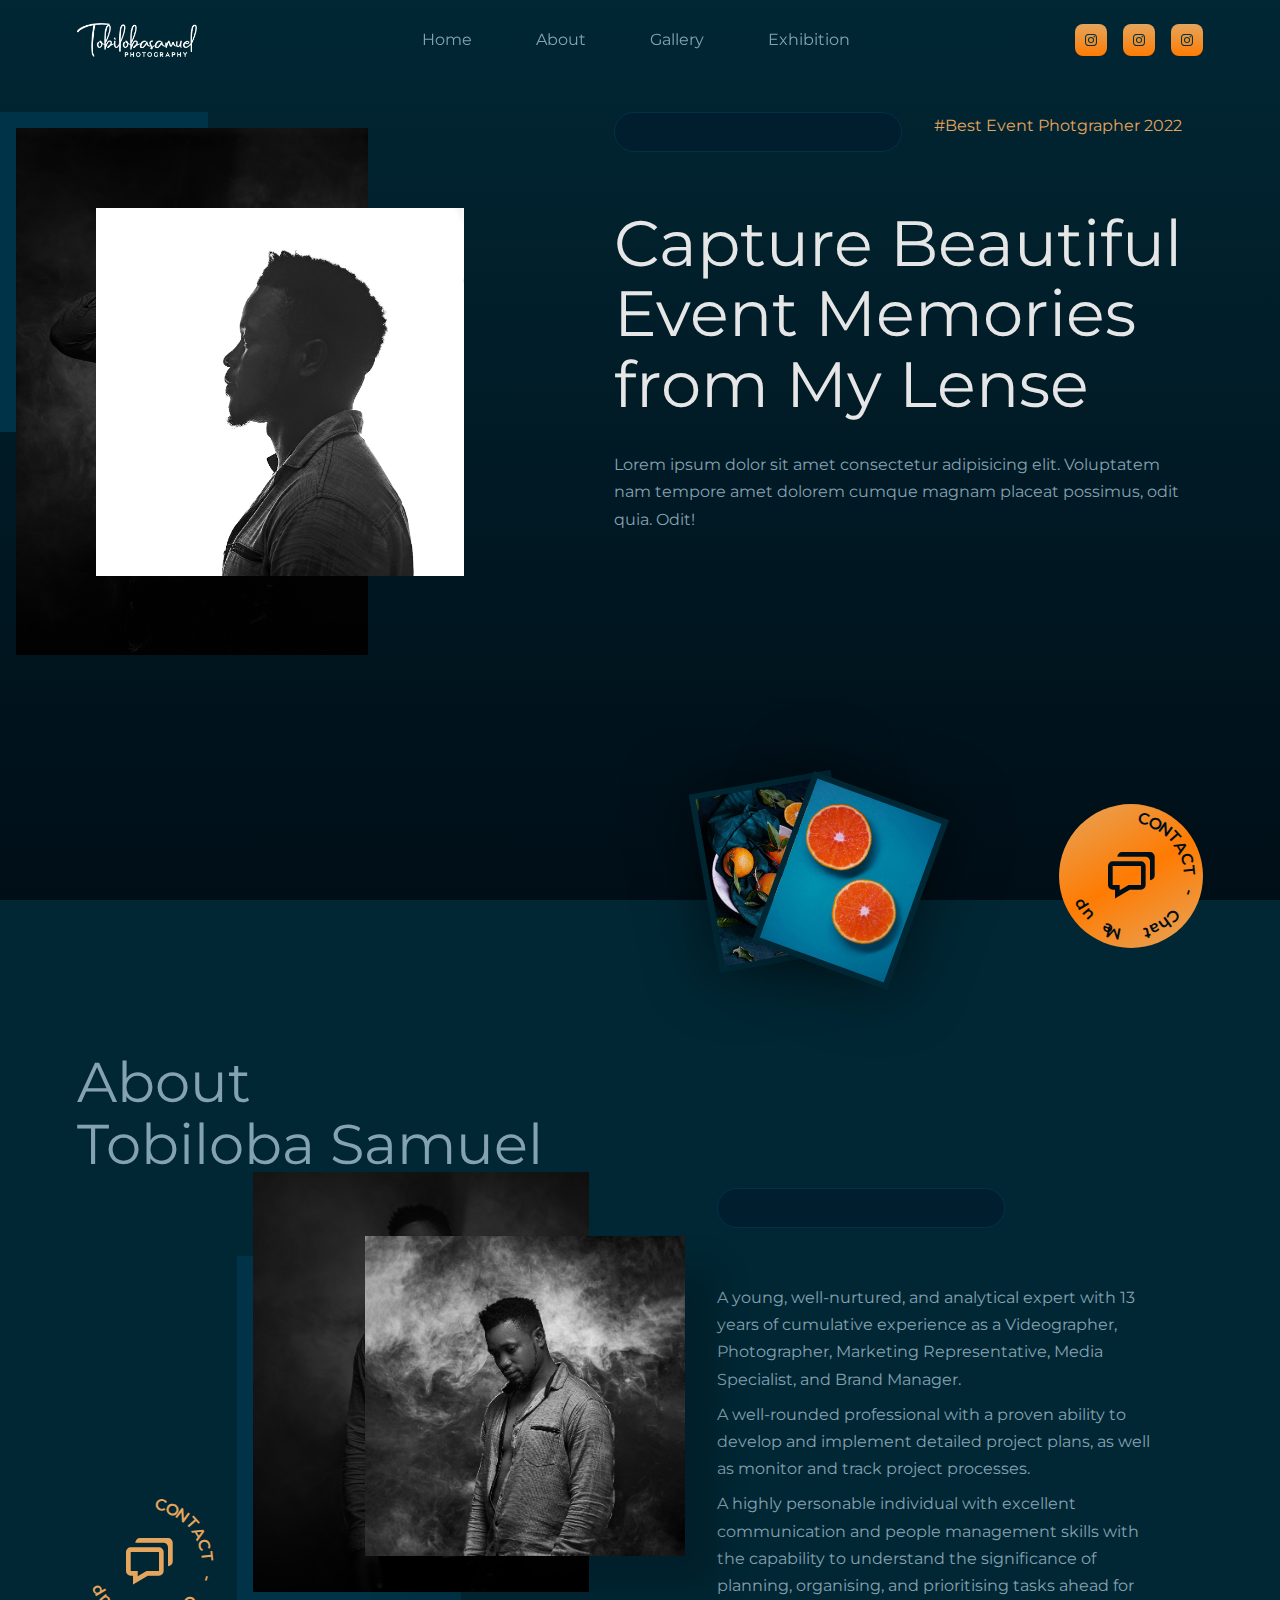
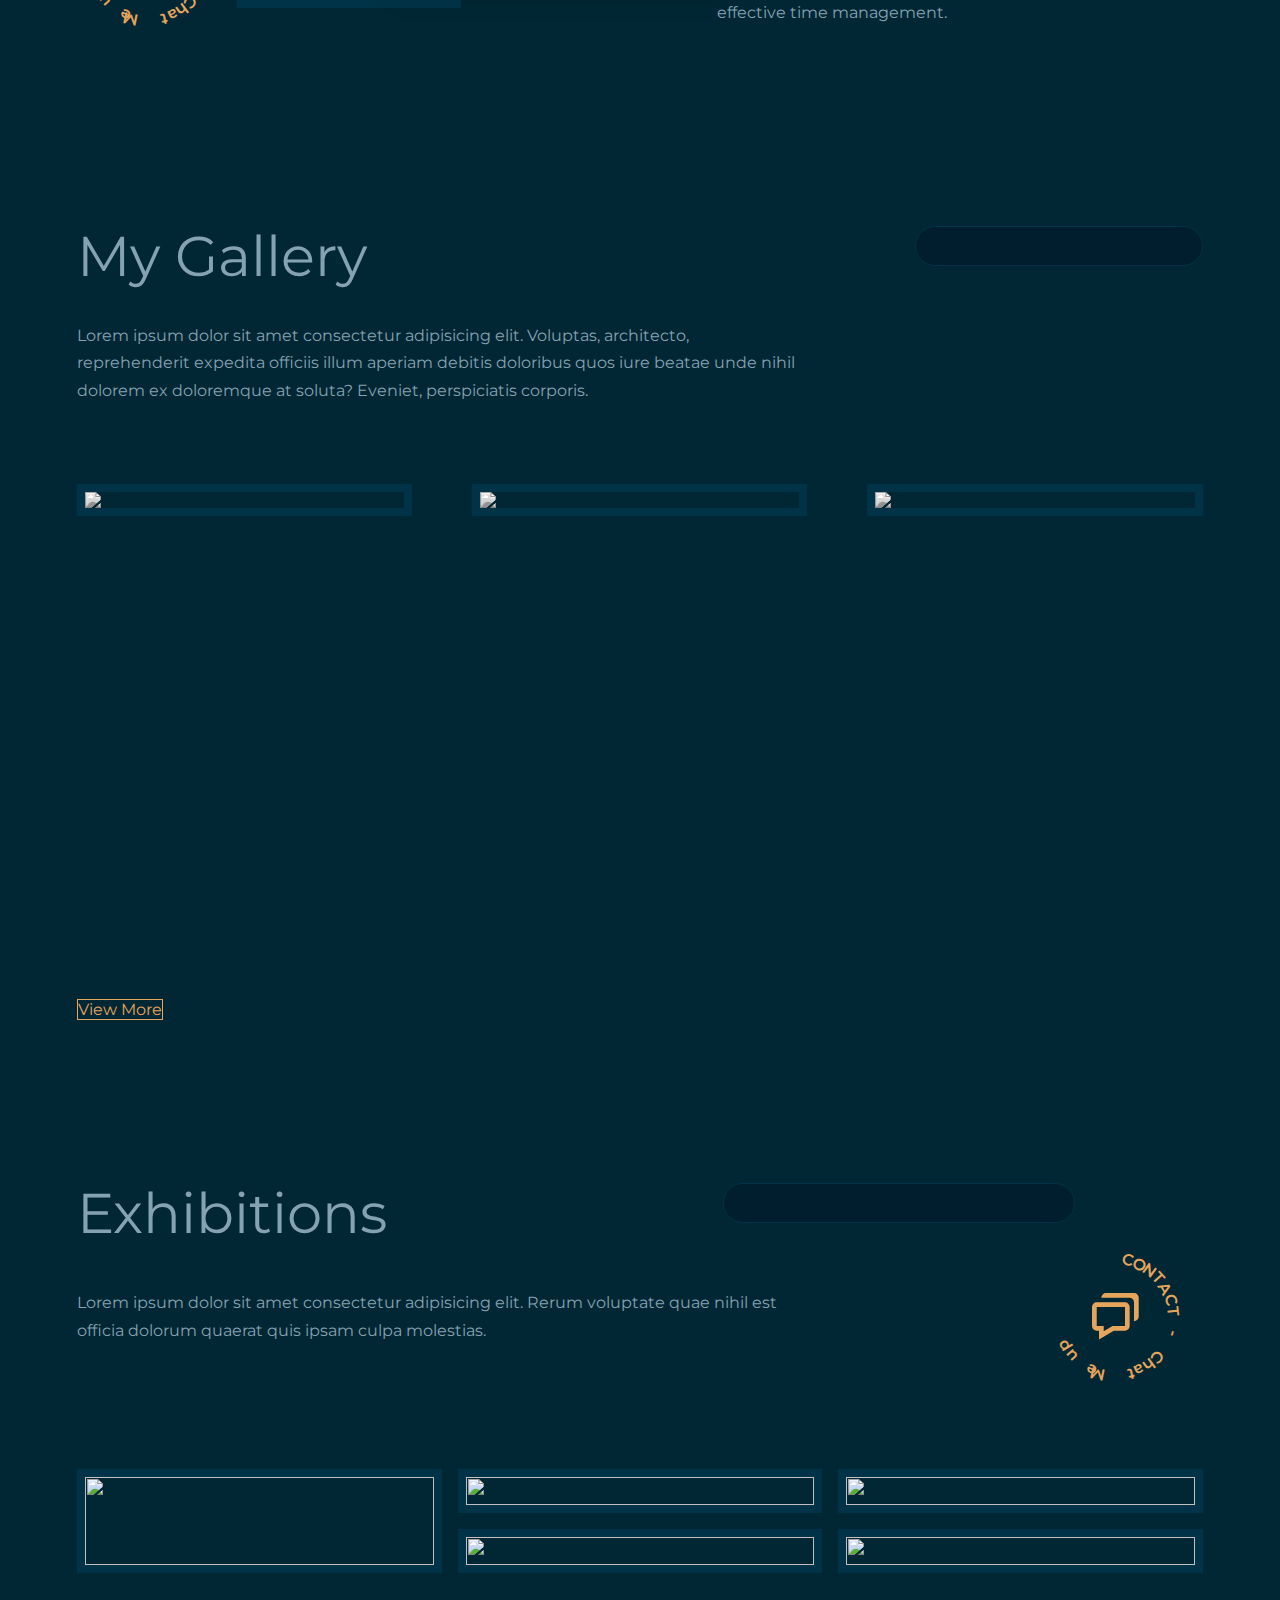
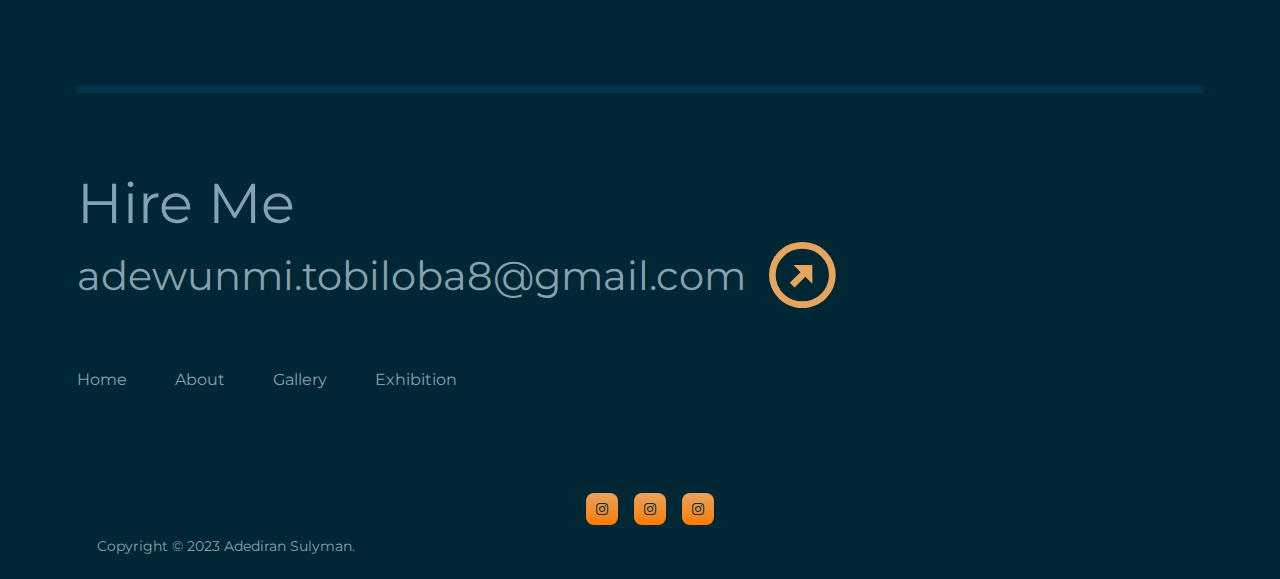
==== index.html @ f424469f "Add files via upload" ====
<!DOCTYPE html>
<html lang="en">

<head>
    <meta charset="UTF-8">
    <meta http-equiv="X-UA-Compatible" content="IE=edge">
    <meta name="viewport" content="width=device-width, initial-scale=1.0">
    <title>TSP</title>
    <!-- link to boxicon -->
    <link href='https://unpkg.com/boxicons@2.1.4/css/boxicons.min.css' rel='stylesheet'>
    <!-- link to SwiperJS  -->
    <link rel="stylesheet" href="https://cdn.jsdelivr.net/npm/swiper@9/swiper-bundle.min.css" />

    <!-- link to Bootstrap -->
    <link href="https://cdn.jsdelivr.net/npm/bootstrap@5.0.2/dist/css/bootstrap.min.css" rel="stylesheet"
        integrity="sha384-EVSTQN3/azprG1Anm3QDgpJLIm9Nao0Yz1ztcQTwFspd3yD65VohhpuuCOmLASjC" crossorigin="anonymous">
    <!-- Link to css -->
    <link rel="stylesheet" href="style.css">
</head>

<body>

    <!-- NAVBAR -->
    <nav>
        <div class="container nav_container">
            <a href="index.html" class="nav_logo"><img src="Images/tsp logo .png" alt="nav_logo"></a>
            <ul class="nav_links">
                <li><a href="#">Home</a></li>
                <li><a href="#about">About</a></li>
                <li><a href="#gallery">Gallery</a></li>
                <li><a href="#exhibition">Exhibition</a></li>
            </ul>
            <ul class="nav_icons">
                <li><a href="https://instagram.com/tobilobasamuel?igshid=YmMyMTA2M2Y=" target="_blank"><i
                            class='bx bxl-instagram'></i></a></li>
                <li><a href="" target="_blank"><i class='bx bxl-instagram'></i></a></li>
                <li><a href="" target="_blank"><i class='bx bxl-instagram'></i></a></li>

            </ul>
            <button class="nav__toggle-btn" id="navToggleOpen"><i class='bx bx-down-arrow-alt'></i></button>
            <button class="nav__toggle-btn" id="navToggleClose"><i class='bx bx-up-arrow-alt'></i></button>
        </div>
    </nav>
    <!-- ================================== END OF NAVBAR======================================== -->

    <!-- Header -->
    <header>
        <div class="container header__container">
            <div class="left">
                <div class="header_img-bg"></div>
                <div class="header_img-lg">
                    <img src="Images/img15.jpg" alt="header img">
                </div>
                <div class="header_img-sm">
                    <img src="Images/img17.jpg" alt="">
                </div>
            </div>
            <div class="right">
                <div class="header_head">
                    <div class="empty header_empty"></div>
                    <a class="header_tag">#Best Event Photgrapher 2022</a>
                </div>
                <h1>Capture Beautiful Event Memories from My Lense</h1>
                <p>
                    Lorem ipsum dolor sit amet consectetur adipisicing elit. Voluptatem nam tempore amet dolorem cumque
                    magnam placeat possimus, odit quia. Odit!
                </p>
                <a href="#" class="header_btn-md">Hire ME</a>

            </div>
        </div>
    </header>
    <div class="header_frames">

        <div class="hearder_frame">
            <img src="./Images/frame1.jpg" alt="Header Frame 1">
        </div>
        <div class="hearder_frame">
            <img src="./Images/frame2.jpg" alt="Header Frame 2">
        </div>
    </div>
    <a href="mailto:adewunmi.tobiloba8@gmail.com" class="contact_btn header_btn">
        <i class='bx bx-chat'></i>
        <p> CONTACT - Chat Me up </p>
    </a>

    <!-- ================================== END OF Header ======================================== -->
    <main>
        <!--    About Section -->

        <section id="about">
            <div class="container about_container">
                <h2 class="about_title">About <br>Tobiloba Samuel</h2>
                <a href="mailto:adewunmi.tobiloba8@gmail.com" class="contact_btn about_btn">
                    <i class='bx bx-chat'></i>
                    <p> CONTACT - Chat Me up </p>
                </a>
                <div class="about_left">
                    <div class="about_image">
                        <div class="about_img-bg"></div>
                        <div class="about_img-lg">
                            <img src="Images/img16.jpg" alt="about Tobiloba">
                        </div>
                        <div class="about_img-sm">
                            <img src="Images/img14.jpg" alt="about Tobiloba">
                        </div>
                    </div>
                </div>
                <div class="about_right">
                    <div class="empty about_empty"></div>
                    <p>
                        A young, well-nurtured, and analytical expert with 13 years of cumulative experience as a
                        Videographer, Photographer, Marketing Representative, Media Specialist, and Brand Manager.
                    </p>
                    <p>
                        A well-rounded professional with a proven ability to develop and implement detailed project
                        plans, as well as monitor and track project processes.
                    </p>
                    <p>
                        A highly personable individual with excellent communication and people management skills with
                        the capability to understand the significance of planning, organising, and prioritising tasks
                        ahead for effective time management.
                    </p>
                </div>
            </div>
        </section>
        <!-- ================================== END OF ABOUT SECTION ======================================== -->

        <section id="gallery">
            <div class="container gallery_container swiper mySwiper">
                <div class="gallery_head">
                    <h2 class="gallery_title">My Gallery</h2>
                    <div class="empty gallery_empty"></div>
                </div>
                <p>
                    Lorem ipsum dolor sit amet consectetur adipisicing elit. Voluptas, architecto, reprehenderit
                    expedita officiis illum aperiam debitis doloribus quos iure beatae unde nihil dolorem ex doloremque
                    at soluta? Eveniet, perspiciatis corporis.
                </p>

                <div class="swiper-wrapper">
                    <article class="swiper-slide">
                        <img src="Images/SLIDER-1.jpg">
                    </article>
                    <article class="swiper-slide">
                        <img src="Images/SLIDER-2.jpg">
                    </article>
                    <article class="swiper-slide">
                        <img src="Images/SLIDER-4.jpg">
                    </article>
                    <article class="swiper-slide">
                        <img src="Images/SLIDER-5.jpg">
                    </article>
                    <article class="swiper-slide">
                        <img src="Images/SLIDER-6.jpg">
                    </article>
                    <article class="swiper-slide">
                        <img src="Images/SLIDER-7.jpg">
                    </article>
                    <article class="swiper-slide">
                        <img src="Images/SLIDER-8.jpg">
                    </article>
                    <article class="swiper-slide">
                        <img src="Images/SLIDER-9.jpg">
                    </article>
                    <article class="swiper-slide">
                        <img src="Images/SLIDER-10.jpg">
                    </article>
                    <article class="swiper-slide">
                        <img src="Images/SLIDER-11.jpg">
                    </article>
                </div>
                <!-- <div class="swiper-pagination"></div> -->

                <div class="d-grid gap-2 gallery___up d-md-flex justify-content-end">
                    <a href="gallery.html" class=" gallery_btn " role="button">View More</a>
                </div>




            </div>



        </section>
        <!-- ================================== END OF Gallery SECTION ======================================== -->

        <section id="exhibition" class="exhibition">
            <div class="container exhibition_container">
                <h2 class="exhibition_title">Exhibitions</h2>
                <div class="empty exhibition_empty"></div>
                <div class="exhibitions_head">
                    <p>
                        Lorem ipsum dolor sit amet consectetur adipisicing elit. Rerum voluptate quae nihil est officia
                        dolorum quaerat quis ipsam culpa molestias.
                    </p>
                    <a href="mailto:adewunmi.tobiloba8@gmail.com" class="contact_btn exhibition_btn">
                        <i class='bx bx-chat'></i>
                        <p> CONTACT - Chat Me up </p>
                    </a>
                </div>
                <div class="exhibition_gallery">
                    <article class="item_1"><img src="./Images/ev1.jpg" alt=""></article>
                    <article class="item_2"><img src="./Images/ev6.jpg" alt=""></article>
                    <article class="item_3"><img src="./Images/ev2.jpg" alt=""></article>
                    <article class="item_4"><img src="./Images/ev4.jpg" alt=""></article>
                    <article class="item_5"><img src="./Images/ev5.jpg" alt=""></article>
                </div>
            </div>
        </section>
        <!-- ================================== END OF EXHIBITION SECTION ======================================== -->



    </main>
    <footer>
        <div class="container footer_container">
            <div class="hire_me">
                <h2 class="footer_title">Hire Me</h2>
            </div>
            <div class="footer_head">
                <h2 class="footer_title">adewunmi.tobiloba8@gmail.com</h2>
                <a href="mailto:adewunmi.tobiloba8@gmail.com" class=""><i
                        class='bx bx-right-top-arrow-circle footer_btn'></i></a>
            </div>
            <ul class="footer_links">
                <li><a href="#">Home</a></li>
                <li><a href="#about">About</a></li>
                <li><a href="#gallery">Gallery</a></li>
                <li><a href="#exhibition">Exhibition</a></li>
            </ul>
            <div class="footer text-center">
                <div class="FSI footer-icons" style="text-align: center;">
                    <a href="https://instagram.com/tobilobasamuel?igshid=YmMyMTA2M2Y=" target="_blank"><i
                            class='bx bxl-instagram'></i></a>
                    <a href="" target="_blank"><i class='bx bxl-instagram'></i></a>
                    <a href="" target="_blank"><i class='bx bxl-instagram'></i></a>
                </div>
                <p class="footer-copyright">Copyright © 2023 <a href="https://github.com/Irenitemi97"> Adediran Sulyman.</a></p>

            </div>

        </div>
    </footer>

    <!-- SWIPER JS -->
    <script src="https://cdn.jsdelivr.net/npm/swiper@9/swiper-bundle.min.js"></script>

    <!-- MAIN JS -->
    <script src="main.js"></script>
</body>

</html>
---- style.css ----
@import url('https://fonts.googleapis.com/css2?family=Montserrat:ital,wght@0,100;0,200;0,300;0,400;0,500;0,600;0,700;0,800;0,900;1,100;1,200;1,300;1,400;1,500;1,600;1,700;1,800;1,900&display=swap');

:root {

    /* 1st theme */
    --color-primary: #ff7b02;
    --color-primary-variant: #e5a55d;
    --color-bg-1: #000e17;
    --color-bg-2: #001e2d;
    --color-bg-3: #012734;
    --color-bg-4: #003347;
    --color-light: #85a2b2;
    --color-white: hsl(0, 0%, 90%);

    /*  2nd theme */
    /* --color-primary:#ff7b02; 
    --color-primary-variant:#e5a55d;
    --color-bg-1:#140021;
    --color-bg-2:#1e0032;
    --color-bg-3:#25003e;
    --color-bg-4:#36005a;
    --color-light:#d0b8e0;
    --color-white:hsl(0, 0%, 90%); */

    --container-width-lg: 88%;
    --container-width-md: 92%;

    --transition: all 400ms ease;
}

* {
    margin: 0;
    padding: 0;
    box-sizing: border-box;
    outline: 0;
    list-style: none;
    text-decoration: none;
    border: 0;
}

html {
    scroll-behavior: smooth;
}

body {
    font-family: 'Montserrat', sans-serif;
    background: var(--color-bg-3);
    color: var(--color-light);
    line-height: 1.7;
}

h1,
h2 {
    line-height: 1.1;
    font-weight: 400;
}

h1 {
    font-size: 4rem;
    color: var(--color-white);
}

h2 {
    font-size: 3.5rem;
}

a {
    color: var(--color-light);
    text-decoration: none;
    transition: var(--transition);
}

a:hover {
    color: var(--color-primary);
}

.container {
    width: var(--container-width-lg);
    margin: 0 auto;
    max-width: 2160px;
}

img {
    display: block;
    object-fit: cover;
    width: 100%;
}

/* ===============nav bar==================== */
nav {
    height: 5rem;
    width: 100vw;
    display: grid;
    place-items: center;
    position: fixed;
    top: 0;
    left: 0;
    z-index: 999;
}

.window-scroled {
    background: var(--color-bg-2);
    border: 0.2rem solid var(--color-bg-3);
    box-shadow: 0 1rem 1rem rgba(0, 0, 0, 0.3);
}

.nav_container {
    height: 100%;
    display: flex;
    justify-content: space-between;
    align-items: center;
}

/* for phones and tablets */
.nav__toggle-btn {
    display: none;
}

.nav_logo {
    width: 7.5rem;
}

.nav_links {
    display: flex;
    gap: 4rem;
}

.nav_icons {
    display: flex;
    gap: 1rem;
}

.nav_icons a {
    width: 2rem;
    height: 2rem;
    background-image: linear-gradient(var(--color-primary-variant), var(--color-primary));
    display: grid;
    border-radius: 0.5rem;
    color: var(--color-bg-4);
    place-items: center;
}

.nav_icons a:hover {
    box-shadow: 0 1rem 1rem rgba(0, 0, 0, 0.7);
}

/* =============== Header ==================== */

header {
    max-width: 100vw;
    height: 100vh;
    position: relative;
    top: 0;
    background: linear-gradient(var(--color-bg-3), var(--color-bg-1));
    overflow: hidden;
}

.header__container {
    display: grid;
    grid-template-columns: 43.5% 53.5%;
    gap: 3%;
    margin-top: 10rem;
    position: relative;
}

.header_img-bg {
    background: var(--color-bg-4);
    height: 22rem;
    width: 16rem;
    position: absolute;
}

.header_img-lg {
    width: 29rem;
    position: relative;
    top: 1rem;
    left: 1rem;
    filter: saturate(0) brightness(0.3);
    transition: var(--transition);
}

.header_img-sm {
    width: 28rem;
    height: 28rem;
    overflow: hidden;
    position: absolute;
    left: 6rem;
    top: 6rem;
    transition: var(--transition);
}

.left:hover .header_img-sm {
    opacity: 0;
}

.left:hover .header_img-lg {
    filter: saturate(1) brightness(1);
    border: 0.5rem solid var(--color-bg-4);
    top: 0;
    left: 0;
}

.header_head {
    display: flex;
    gap: 2rem;
    align-items: flex-start;
}

.empty {
    height: 2.5rem;
    width: 18rem;
    background: var(--color-bg-2);
    border-radius: calc(2.5rem / 1.5);
    margin-bottom: 3.5rem;
    box-sizing: inset 0 1rem 1rem rgba(0, 0, 0, 0.3);
    border: 1px solid var(--color-bg-4);
}

.header_tag {
    color: var(--color-primary-variant);
}

.right p {
    margin-top: 2rem;
    width: 85%;
}

/* for phones and tablets */
.header_btn-md {
    display: none;
}

.header_frames {
    position: absolute;
    top: 88vh;
    right: 44rem;
    transition: var(--transition);
}

.hearder_frame {
    width: 14rem;
    border: 0.4rem solid var(--color-bg-3);
    box-shadow: 0 0 4rem rgba(0, 0, 0, 0.5);
    position: absolute;
    transform: rotate(-10deg);
    transform-origin: bottom left;
    transition: var(--transition);
}

.hearder_frame:nth-child(2) {
    transform: rotate(20deg);
    top: -2rem;
    left: 2rem;
}

.header_frames:hover .hearder_frame {
    transform: rotate(0);
}

.header_frames:hover .hearder_frame:nth-child(2) {
    top: 0;
    left: 15rem;
}

/* general contact  */
.contact_btn {
    color: var(--color-bg-1);
    width: 10rem;
    height: 10rem;
    border-radius: 50%;
    display: grid;
    place-items: center;
    cursor: pointer;
    transition: var(--transition);
}

.header_btn {
    background: linear-gradient(-30deg, var(--color-primary-variant), var(--color-primary), var(--color-primary-variant));
    position: absolute;
    right: 6%;
    bottom: -3rem;
}

.header_btn:hover {
    box-shadow: 0 2rem 2rem rgba(0, 0, 0, 0.3);
    transform: translateY(-1rem);
    color: var(--color-bg-1);
}

.contact_btn i {
    font-size: 3.5rem;
    position: absolute;
}

.contact_btn p {
    font-size: 1rem;
    font-weight: 600;
    width: 10rem;
    height: 10rem;
    display: flex;
    justify-content: center;
    animation: spinText 30s linear infinite;
}

.contact_btn p span {
    position: absolute;
    transform-origin: 0.3rem 5rem;
}

@keyframes spinText {
    to {
        transform: rotate(360deg);
    }
}


/* =============== About ==================== */
#about {
    margin-top: 18rem;
}

.about_container {
    display: grid;
    grid-template-columns: 10rem 26rem auto;
    gap: 3rem;
    position: relative;
}

.about_title {
    position: absolute;
    top: -8.5rem;
    z-index: 1;
}

.about_btn {
    color: var(--color-primary-variant);
    align-self: end;
}

.about_btn:hover {
    transform: translateY(-1rem);
    color: var(--color-primary);
}

.about_image {
    position: relative;
}

.about_img-bg {
    width: 16rem;
    height: 24rem;
    position: absolute;
    bottom: 0;
    background: var(--color-bg-4);
}

.about_img-lg {
    position: relative;
    left: 1rem;
    bottom: 1rem;
    filter: saturate(0) brightness(0.3);
    transition: 500ms ease;
}

.about_img-sm {
    position: absolute;
    top: 3rem;
    left: 8rem;
    height: 22rem;
    width: 22rem;
    overflow: hidden;
    box-shadow: 2rem 2rem 2rem rgba(0, 0, 0, 0.2);
    transition: 500ms ease;
}

.about_image:hover .about_img-sm {
    opacity: 0;
}

.about_image:hover .about_img-lg {
    filter: saturate(1) brightness(1);
    box-shadow: 0 3rem 3rem rgba(0, 0, 0, 0.2);
    border: 0.5rem solid var(--color-bg-4);
    left: 0;
    bottom: 0;
}

.about_right {
    margin-left: 5rem;
}

.about_right p {
    margin: 0 2.5rem 0.5rem 0;
}

/* =============== Gallery ==================== */
#gallery {
    margin-top: 12rem;
}

.gallery_head {
    display: flex;
    justify-content: space-between;
}

.gallery_container p {
    width: 45rem;
}

.gallery_btn {
    transition: var(--transition);
    border: 0.1rem solid var(--color-primary-variant);
    /* padding: 5px; */
    color: var(--color-primary-variant);
    cursor: pointer;
}

.gallery___up {
    margin-top: -4rem;
}

.gallery_btn:hover {
    color: var(--color-primary);
    border: 0.1rem solid var(--color-primary);
    padding: 7px;
}


.swiper-wrapper {
    margin-top: 5rem;
    height: 37rem;
    padding-bottom: 5rem;
}

.swiper-slide {
    border: 0.5rem solid var(--color-bg-4);
    height: fit-content;
    max-height: 36rem;
    overflow: hidden;
    transition: var(--transition);
}

.swiper-slide:hover {
    box-shadow: 0 3rem 3rem rgba(0, 0, 0, 0.4);
}

.swiper-slide img {
    filter: saturate(0);
    transition: var(--transition);
}

.swiper-slide img:hover {
    filter: saturate(1);
}

.swiper-pagination-bullet {
    background: var(--color-primary);
}

/* =============== EXHIBITION ==================== */
.exhibition {
    margin-top: 10rem;
}

.exhibition_container {
    position: relative;
}

.exhibition_empty {
    width: 26rem;
    position: absolute;
    right: 14rem;
    top: 0;
}

.exhibitions_head {
    display: grid;
    grid-template-columns: auto 10rem;
    justify-content: space-between;
    align-items: center;
}

.exhibitions_head>p {
    width: 45rem;
}

.exhibition_btn {
    color: var(--color-primary-variant);
}

.exhibition_btn:hover {
    transform: translateY(-1rem);
}

.exhibition_gallery {
    display: grid;
    grid-template-columns: auto auto auto;
    margin-top: 5rem;
    gap: 1rem;
}

.item_1 {
    grid-row-start: 1;
    grid-row-end: 3;
}

.exhibition_gallery article {
    border: 0.5rem solid var(--color-bg-4);
    transition: var(--transition);
}

.exhibition_gallery article img {
    height: 100%;
    transition: var(--transition);
}

.exhibition_gallery article img:hover {
    -ms-transform: scale(1.5);
    /* IE 9 */
    -webkit-transform: scale(1.5);
    /* Safari 3-8 */
    transform: scale(1.5);
}

/* =============== FOOTER ==================== */
footer {
    margin-top: 7rem;
}

.footer_container {
    border-top: 0.5rem solid var(--color-bg-4);
    padding-top: 5rem;
}

.footer_head {
    display: flex;
    align-items: center;
    gap: 1rem;
}

.footer_btn {
    font-size: 5rem;
    color: var(--color-primary-variant);
    transition: var(--transition);
}

.footer_btn:hover {
    transform: translateY(-1rem);
    color: var(--color-primary);
}

.footer_links {
    margin: 3rem 0 5rem;
    display: flex;
    align-items: center;
    gap: 3rem;
}

.footer {
    padding: 20px;
}


footer .footer_container .FSI {
    display: flex;
    gap: 1rem;
    text-align: center;
    margin-left: 45%;
    margin-bottom: 10px;
}

footer .footer_container .FSI a .bx {
    width: 2rem;
    height: 2rem;
    background-image: linear-gradient(var(--color-primary-variant), var(--color-primary));
    display: grid;
    border-radius: 0.5rem;
    color: var(--color-bg-4);
    place-items: center;
}

footer .footer_container .FSI a .bx:hover {
    transform: translateY(-1rem);
    color: var(--color-bg-4);
}

.footer-copyright {
    font-size: 14px;
}


/* for gallery page */
.image_gallery {
    display: grid;
    grid-template-columns: 1fr 1fr 1fr 1fr;
    gap: 0.5rem;
    margin-top: 1rem;
}

.image_gallery img {
    width: 100%;
    height: 100%;
    border-radius: 0.5rem;
    transition: var(--transition);
}

.image_gallery img:hover {
    transform: scale(0.8);
    box-shadow: 0 3rem 3rem rgba(0, 0, 0, 0.7);
}

.full_img {
    width: 100%;
    height: 100%;
    background: var(--color-bg-2);
    position: fixed;
    top: 0;
    left: 0;
    display: none;
    align-items: center;
    justify-content: center;
    z-index: 1000;
}

.full_img img {
    width: 90%;
    max-width: 500px;
    height: fit-content;
}

.full_img span {
    position: absolute;
    top: 5%;
    right: 5%;
    font-size: 30px;
    color: var(--color-white);
    cursor: pointer;
}





/*        responsiveness for landing page      */
@media screen and (max-width: 1286px) {

    .header__container {
        grid-template-columns: 24% 52%;
        gap: 24%;
        margin-top: 7rem;
        min-width: fit-content;
    }

    .header_img-bg {
        height: 20rem;
        width: 13rem;
    }

    .header_img-lg {
        width: 22rem;
    }

    .header_img-sm {
        width: 23rem;
        height: 23rem;
    }

    .header_frames {
        right: 35rem;
    }

    
    .hearder_frame {
        width: 9rem;
    }

    .header_frames:hover .hearder_frame:nth-child(2) {
        top: 0;
        left: 12rem;
    }

    .header_btn {
        position: absolute;
        right: 6%;
        bottom: -3rem;
    }

    
    .contact_btn {
        width: 9rem;
        height: 9rem;
    }

    .contact_btn p {
        width: 9rem;
        height: 9rem;
    }

    .contact_btn p span {
        transform-origin: 0.3rem 4.5rem;
    }


    .about_container {
        grid-template-columns: 6rem 21rem auto;
        gap: 4rem;
    }

    .about_img-bg {
        width: 14rem;
        height: 22rem;
    }

    .about_img-sm {
        height: 20rem;
        width: 20rem;
    }


    .gallery___up {
        margin-top: -10rem;
    }

    .exhibition_empty {
        width: 22rem;
        position: absolute;
        right: 8rem;
        top: 0;
    }

    
    .footer_head h2 {
        font-size: 2.5rem;
    }

   
}



@media screen and (max-width: 1024px) {
    .container {
        width: var(--container-width-md);
        position: relative;
    }

    h1 {
        font-size: 2rem;
        line-height: 1.3;
    }

    h2 {
        font-size: 2rem;
    }

    .nav_icons {
        display: none;
    }

    .nav_links {
        position: absolute;
        top: 100%;
        right: 0;
        flex-direction: column;
        gap: 0;
        display: none;
    }

    .nav_links li {
        height: 5rem;
        box-shadow: -3rem 3rem 3rem rgba(0, 0, 0, 0.7);
    }

    .nav_links li a {
        background: var(--color-bg-4);
        height: 100%;
        width: 100%;
        display: flex;
        align-items: center;
        padding: 1rem 5rem 1rem 3rem;
        border-top: 1px solid var(--color-bg-2);
    }

    .nav__toggle-btn {
        display: inline-block;
        font-size: 2rem;
        background: transparent;
        cursor: pointer;
        color: var(--color-white);
    }

    #navToggleClose {
        display: none;
    }

    header {
        height: fit-content;
        padding: 14rem 0 12rem;
        display: grid;
        place-items: center;
    }

    .header_img-bg,
    .header_img-sm {
        display: none;
    }

    .header__container {
        grid-template-columns: 40% 54%;
        gap: 6%;
        margin: 0;
        margin-top: 3rem;
    }

    .header_img-lg {
        filter: saturate(1) brightness(1);
        border: 1rem solid var(--color-bg-2);
        width: 100%;
        top: 0;
        left: 0;
        overflow: hidden;
        border-radius: 15rem 15rem 0 0;
    }

    .empty {
        display: none;
    }

    .right p {
        width: 100%;
        margin-top: 1rem;
    }

    .header_frames,
    .contact_btn {
        display: none;

    }

    .header_btn-md {
        background: linear-gradient(135deg, var(--color-primary-variant), var(--color-primary));
        color: var(--color-bg-1);
        margin-top: 2rem;
        display: inline-block;
        padding: 0.6rem 1.6rem;
        font-weight: 600;
        border-radius: 0.3rem;
    }

    .header_btn-md:hover {
        color: var(--color-bg-1);
    }

    .about_container {
        grid-template-columns: 40% 56%;
        gap: 4%;
    }

    .about_img-bg,
    .about_img-sm {
        display: none;
    }

    .about_img-lg {
        left: 0;
        top: 0;
        filter: saturate(1) brightness(1);
    }

    .about_image:hover .about_img-lg {
        border: none;
    }

    .about_right {
        margin: 0;
    }

    .about_right p {
        margin-bottom: 1rem;
    }

    #gallery {
        margin-top: 8rem;
    }

    .gallery_container p {
        width: 100%;
        margin-top: 2rem;
    }

    .swiper-wrapper {
        margin-top: 4rem;
        height: fit-content;

    }

    .gallery___up {
        margin-top: -3rem;
    }

    .exhibitions_head>p {
        width: 100%;
        margin-top: 2rem;
    }

    .exhibition_gallery {
        margin-top: 3rem;
        gap: 0.5rem;
    }

    .exhibition_gallery article {
        border: none;
    }

    footer .footer_container .FSI {
        margin-left: 40%;
    }



}

@media screen and (max-width: 600px) {

    h1,
    h2 {
        font-size: 1.5rem;
        line-height: 1.3;
        color: var(--color-white);
    }

    header {
        padding: 0;
        padding-bottom: 6rem;
    }

    .header__container {
        grid-template-columns: 1fr;
        gap: 1rem;
        text-align: center;
    }

    .header_img-lg {
        width: 80%;
        height: 20rem;
        margin: 0 auto;
        margin-top: 7rem;
        overflow: hidden;
        border-radius: 15rem 15rem 0 0;
    }

    .header_head {
        justify-content: center;
    }

    .right {
        margin-top: 1rem;
    }

    .header_tag {
        margin-top: 1rem;
    }

    #about {
        margin-top: 10rem;
    }

    .about_container {
        grid-template-columns: 1fr;
        gap: 2rem;
    }

    .about_right p {
        width: 100%;
    }

    .swiper-slide {
        border: 0;
    }

    #gallery {
        margin-top: 6rem;
    }

    .gallery_container p {
        margin-top: 1rem;
    }


    .swiper-wrapper {
        margin-top: 3rem;
    }

    .exhibition {
        margin-top: 6rem;
    }

    .exhibitions_head {
        grid-template-columns: 1fr;
    }

    .exhibitions_head>p {
        margin-top: 1rem;
    }

    .exhibition_gallery {
        display: block;
    }

    .exhibition_gallery article {
        width: 100%;
        height: fit-content;
        margin-bottom: 1rem;
    }

    .hire_me,
    .footer_head {
        flex-direction: column;
    }

    .hire_me h2 {
        font-size: 1.2rem;
    }

    .footer_head h2 {
        font-size: 0.9rem;
        font-weight: 500;
    }

    .footer_links {
        flex-direction: column;
        gap: 2rem;
        margin-top: 5rem;
    }

    footer .footer_container .FSI {
        margin-left: 30%;
    }
}
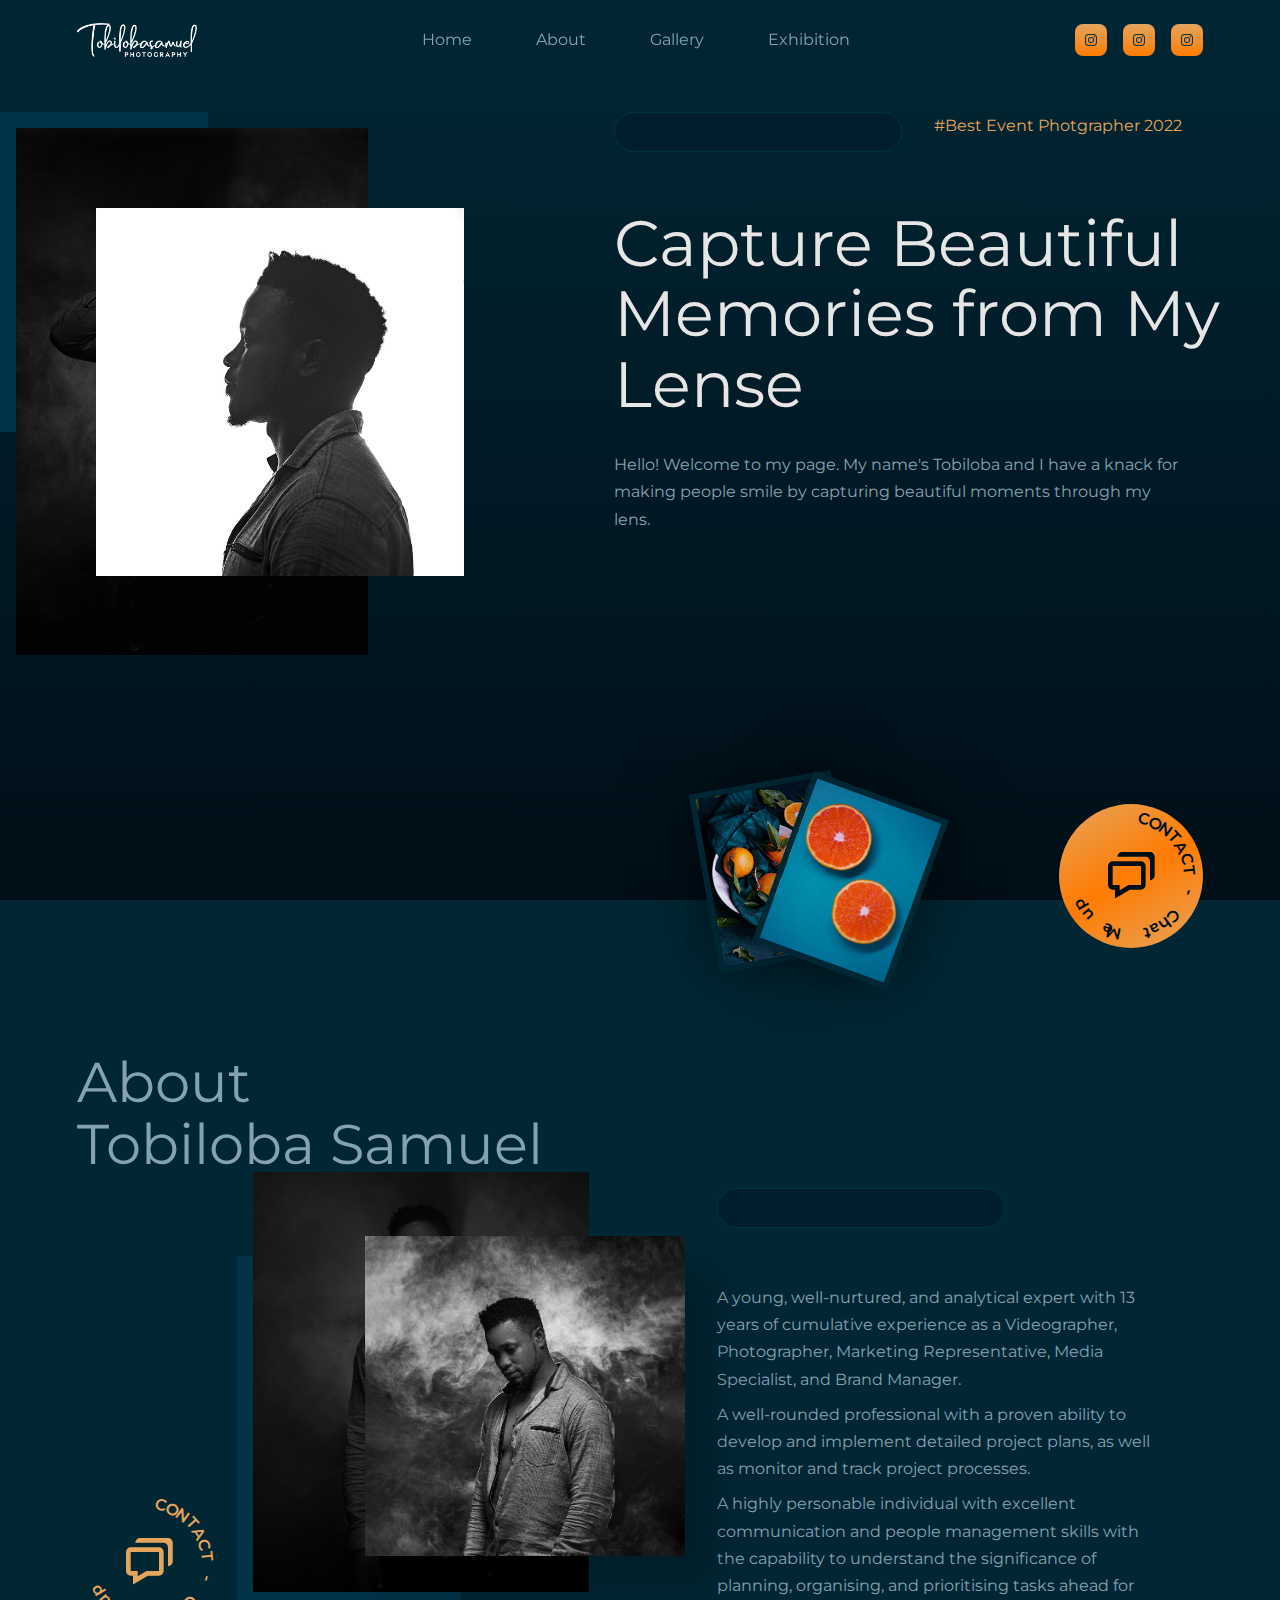
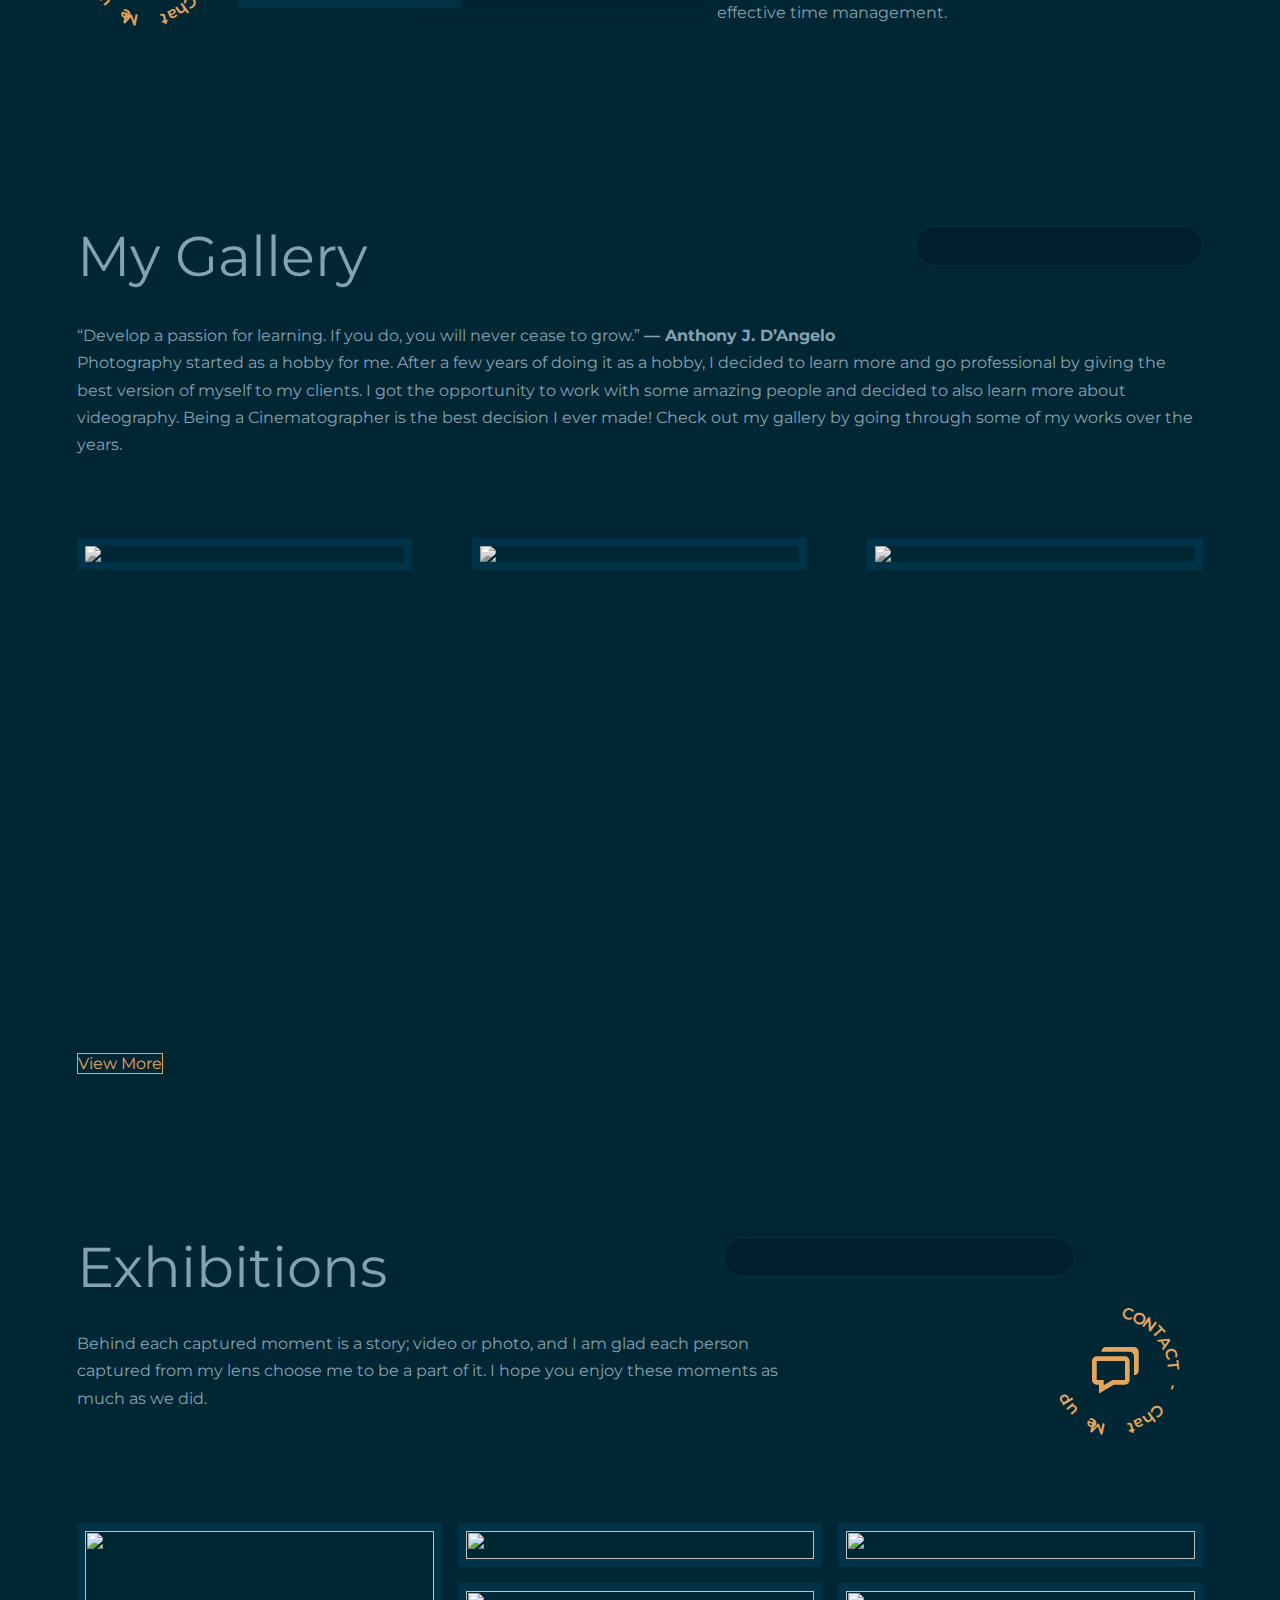
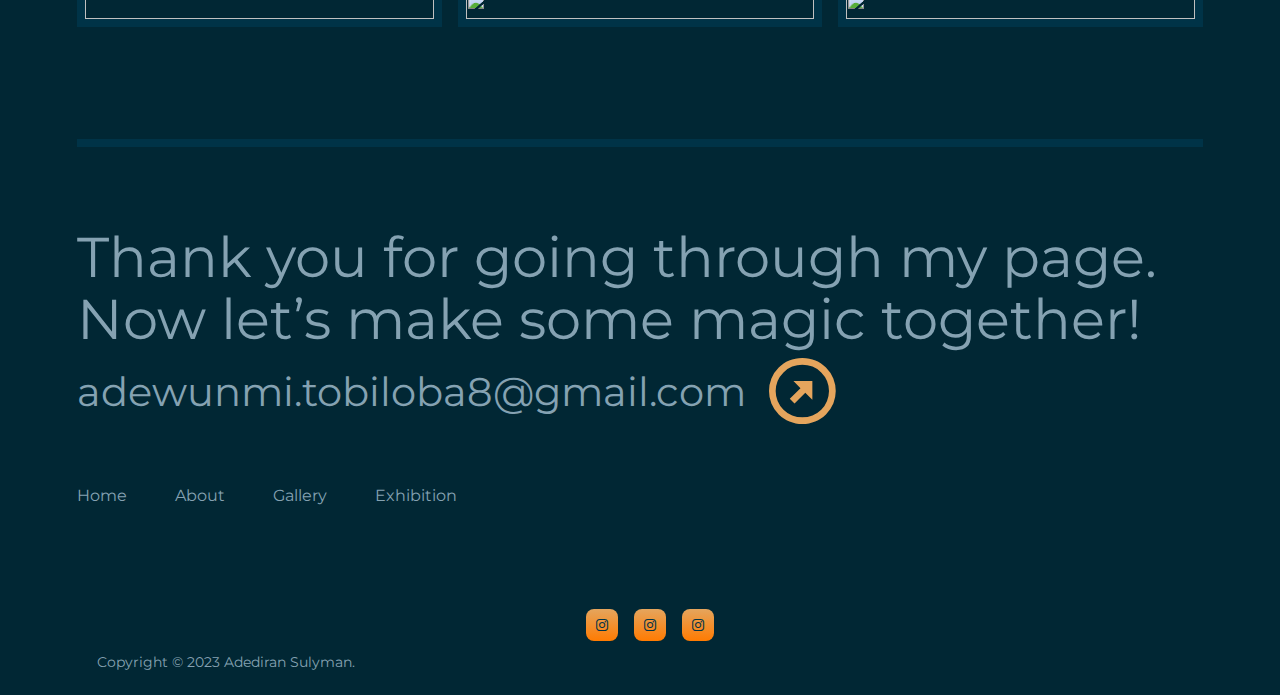
==== commit 7dfd44af: "Add files via upload" ====
--- a/index.html
+++ b/index.html
@@ -60,10 +60,10 @@
                     <div class="empty header_empty"></div>
                     <a class="header_tag">#Best Event Photgrapher 2022</a>
                 </div>
-                <h1>Capture Beautiful Event Memories from My Lense</h1>
+                <h1>Capture Beautiful Memories from My Lense</h1>
                 <p>
-                    Lorem ipsum dolor sit amet consectetur adipisicing elit. Voluptatem nam tempore amet dolorem cumque
-                    magnam placeat possimus, odit quia. Odit!
+                    Hello! Welcome to my page. My name's Tobiloba and I have a knack for making people smile by
+                    capturing beautiful moments through my lens.
                 </p>
                 <a href="#" class="header_btn-md">Hire ME</a>
 
@@ -133,9 +133,14 @@
                     <div class="empty gallery_empty"></div>
                 </div>
                 <p>
-                    Lorem ipsum dolor sit amet consectetur adipisicing elit. Voluptas, architecto, reprehenderit
-                    expedita officiis illum aperiam debitis doloribus quos iure beatae unde nihil dolorem ex doloremque
-                    at soluta? Eveniet, perspiciatis corporis.
+                <blockquote>
+                    “Develop a passion for learning. If you do, you will never cease to grow.” <b>— Anthony J. D’Angelo
+                    </b>
+                </blockquote>
+                Photography started as a hobby for me. After a few years of doing it as a hobby, I decided to learn more
+                and go professional by giving the best version of myself to my clients. I got the opportunity to work
+                with some amazing people and decided to also learn more about videography. Being a Cinematographer is
+                the best decision I ever made! Check out my gallery by going through some of my works over the years.
                 </p>
 
                 <div class="swiper-wrapper">
@@ -192,8 +197,8 @@
                 <div class="empty exhibition_empty"></div>
                 <div class="exhibitions_head">
                     <p>
-                        Lorem ipsum dolor sit amet consectetur adipisicing elit. Rerum voluptate quae nihil est officia
-                        dolorum quaerat quis ipsam culpa molestias.
+                        Behind each captured moment is a story; video or photo, and I am glad each person captured from
+                        my lens choose me to be a part of it. I hope you enjoy these moments as much as we did.
                     </p>
                     <a href="mailto:adewunmi.tobiloba8@gmail.com" class="contact_btn exhibition_btn">
                         <i class='bx bx-chat'></i>
@@ -217,7 +222,9 @@
     <footer>
         <div class="container footer_container">
             <div class="hire_me">
-                <h2 class="footer_title">Hire Me</h2>
+                <h2 class="footer_title">
+                    Thank you for going through my page. Now let’s make some magic together!
+                </h2>
             </div>
             <div class="footer_head">
                 <h2 class="footer_title">adewunmi.tobiloba8@gmail.com</h2>
@@ -237,7 +244,8 @@
                     <a href="" target="_blank"><i class='bx bxl-instagram'></i></a>
                     <a href="" target="_blank"><i class='bx bxl-instagram'></i></a>
                 </div>
-                <p class="footer-copyright">Copyright © 2023 <a href="https://github.com/Irenitemi97"> Adediran Sulyman.</a></p>
+                <p class="footer-copyright">Copyright © 2023 <a href="https://github.com/Irenitemi97"> Adediran
+                        Sulyman.</a></p>
 
             </div>
 
